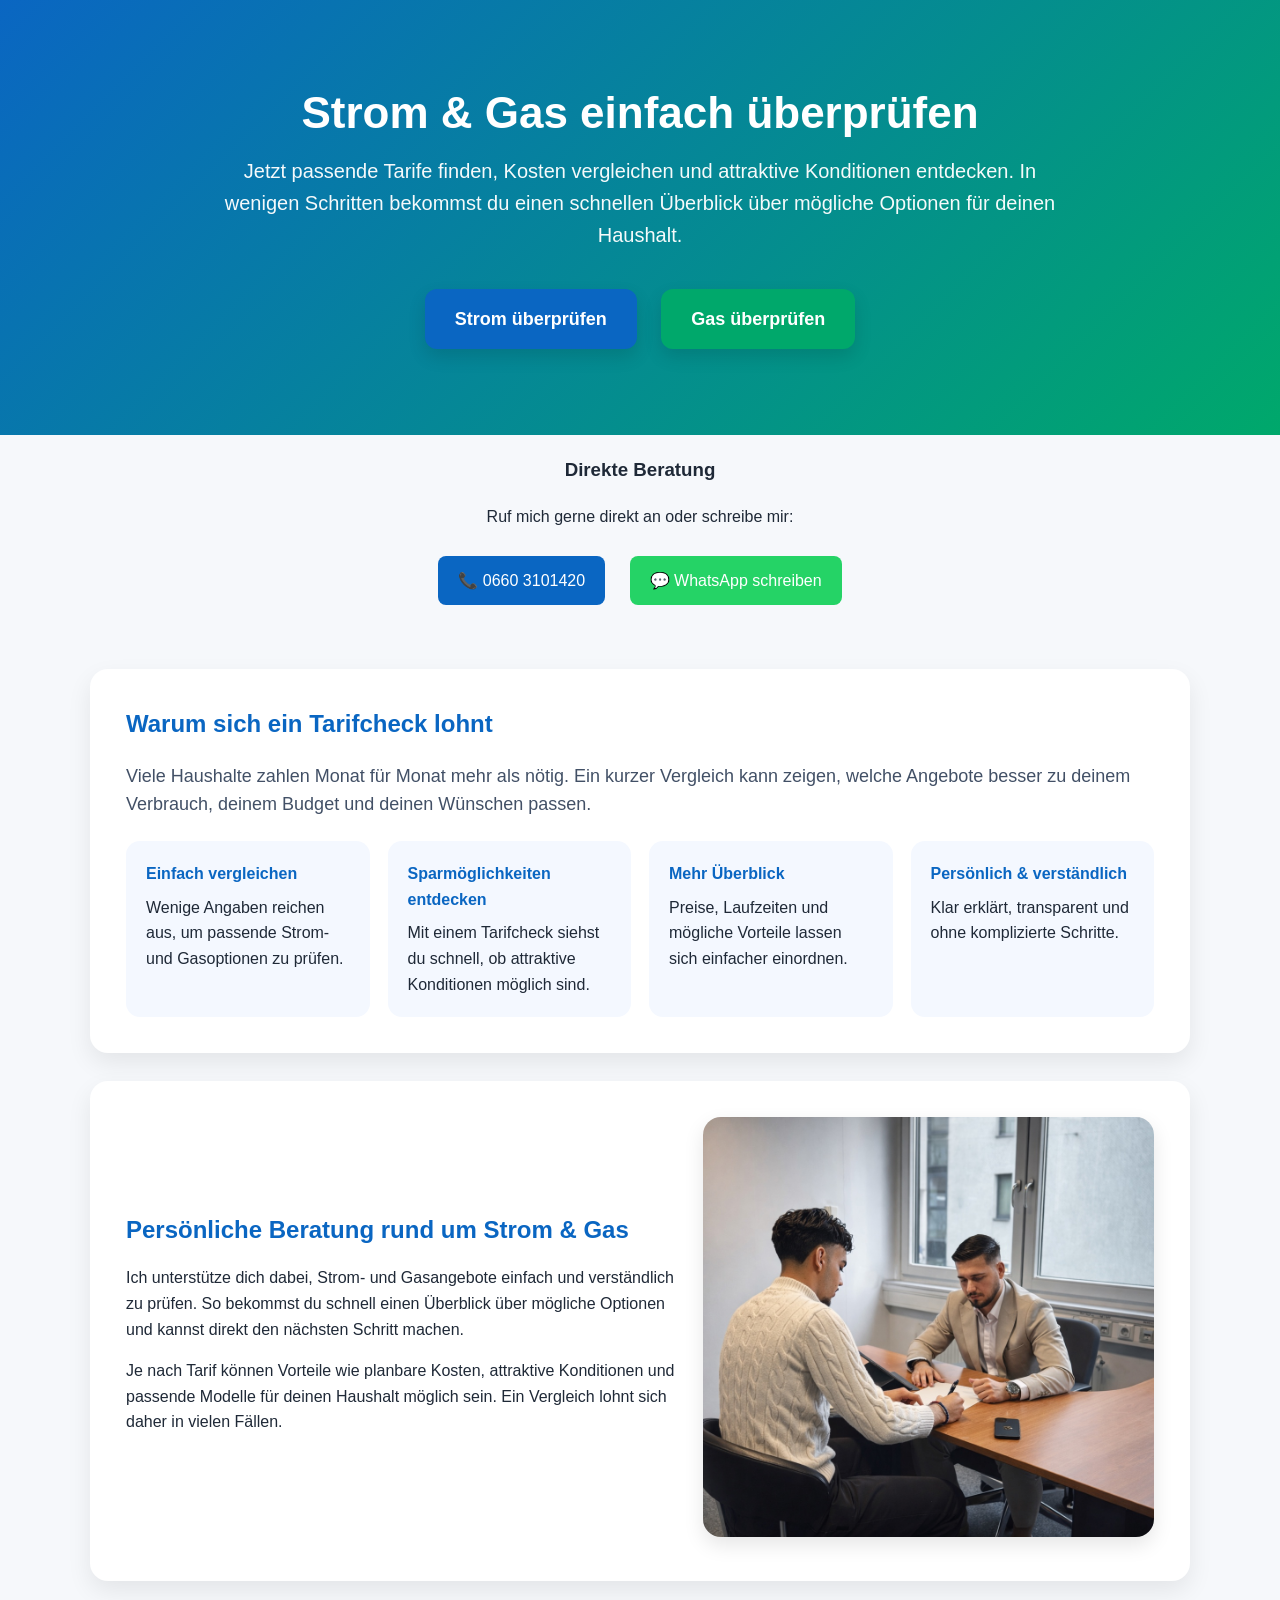
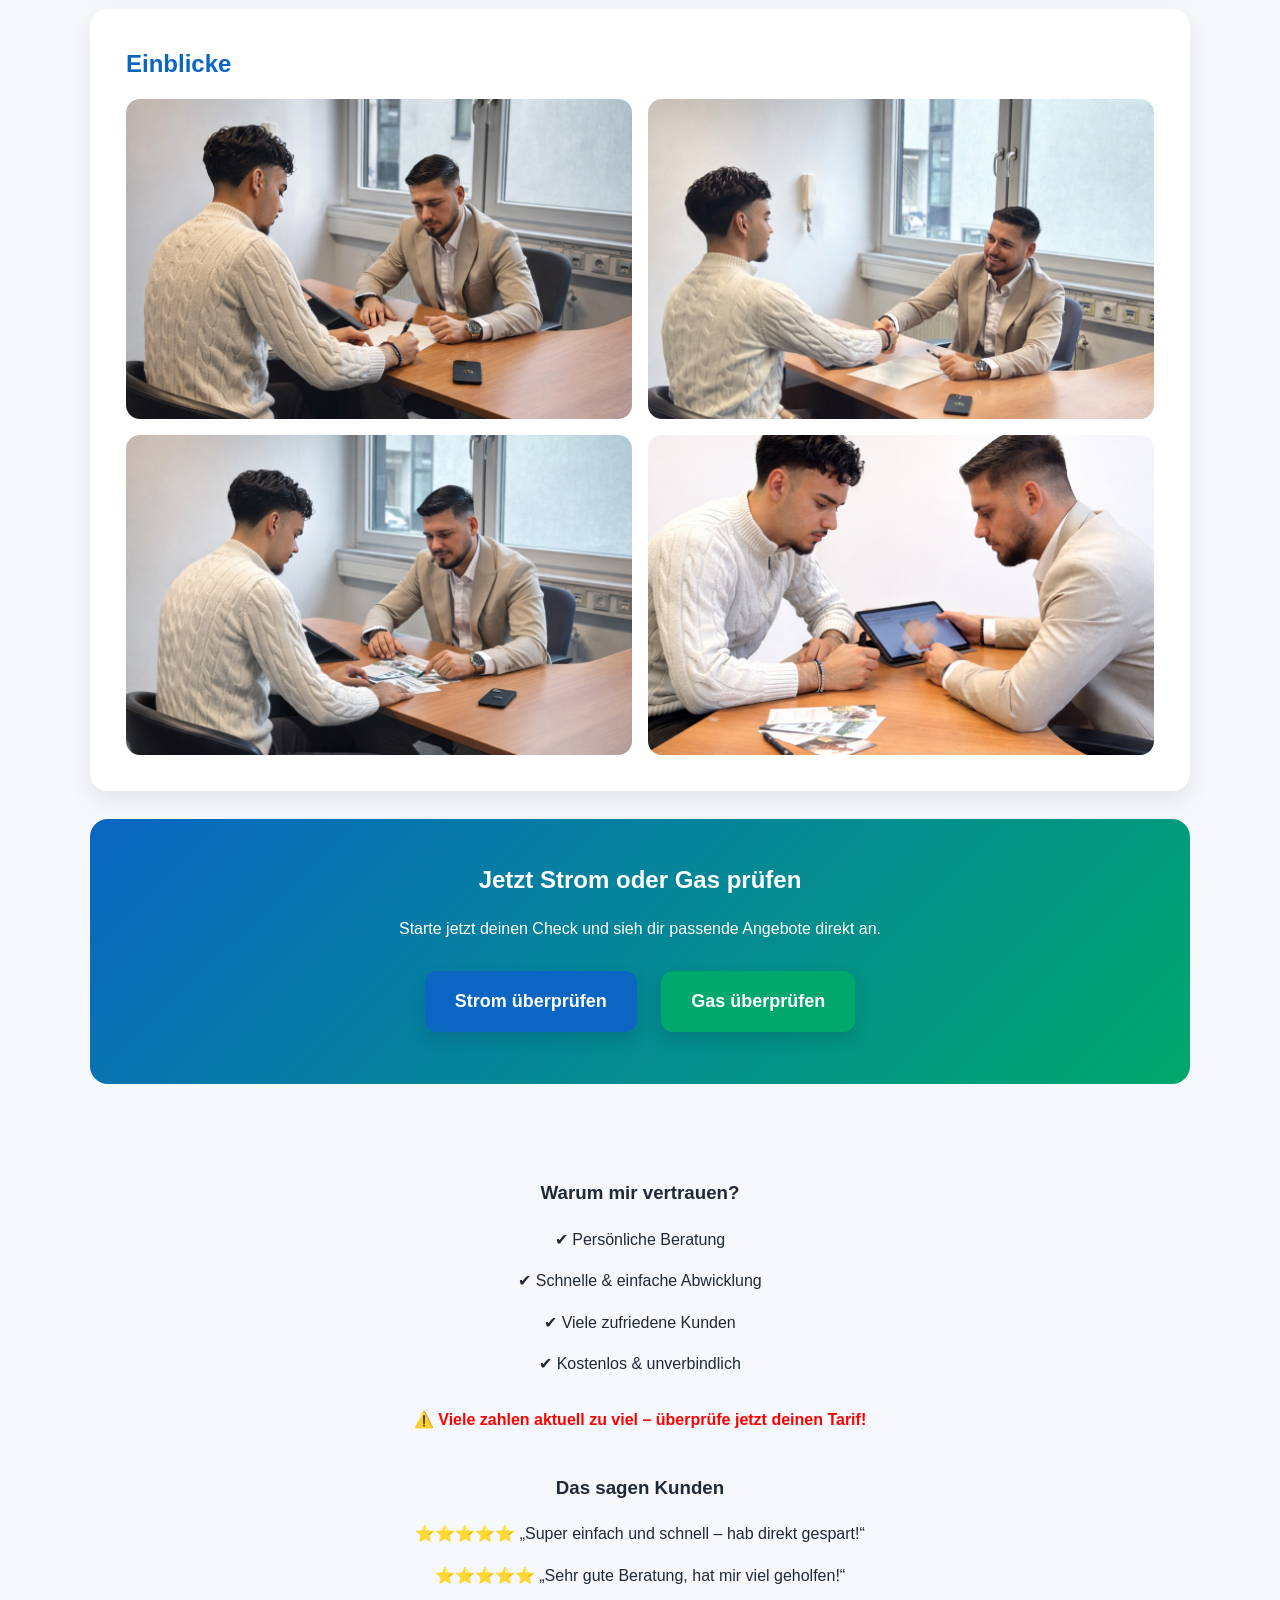
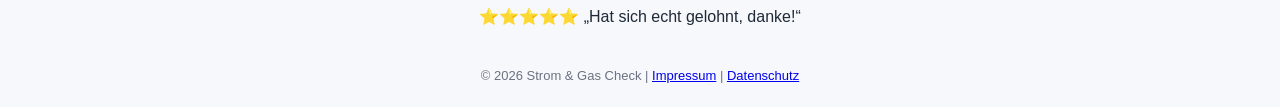
==== index.html @ dc7697e9 "Initial commit: original site from website builder Unmodified export from the builder tool Miguel's " ====
<!DOCTYPE html>
<html lang="de">
<head>
  <meta charset="UTF-8">
  <meta name="viewport" content="width=device-width, initial-scale=1.0">
  <title>Strom & Gas Check</title>
  <style>
    * { box-sizing: border-box; }
    body {
      margin: 0;
      font-family: Arial, sans-serif;
      background: #f6f8fb;
      color: #1f2937;
      line-height: 1.6;
    }
    header {
      background: linear-gradient(135deg, #0a66c2, #00a86b);
      color: white;
      padding: 88px 20px 76px;
      text-align: center;
    }
    header h1 {
      margin: 0 0 16px;
      font-size: 44px;
      line-height: 1.15;
    }
    header p {
      max-width: 860px;
      margin: 0 auto 28px;
      font-size: 20px;
      opacity: 0.96;
    }
    .btn-wrap {
      margin-top: 20px;
    }
    .btn {
      display: inline-block;
      margin: 10px;
      padding: 16px 30px;
      border-radius: 12px;
      text-decoration: none;
      color: white;
      font-size: 18px;
      font-weight: bold;
      box-shadow: 0 8px 18px rgba(0,0,0,0.12);
    }
    .btn-strom { background: #0a66c2; }
    .btn-gas { background: #00a86b; }
    .container {
      max-width: 1140px;
      margin: 0 auto;
      padding: 54px 20px;
    }
    .box {
      background: white;
      padding: 36px;
      border-radius: 18px;
      box-shadow: 0 10px 25px rgba(0,0,0,0.08);
      margin-bottom: 28px;
    }
    h2 {
      color: #0a66c2;
      margin-top: 0;
      margin-bottom: 14px;
    }
    .lead {
      font-size: 18px;
      color: #425066;
    }
    .grid {
      display: grid;
      grid-template-columns: repeat(auto-fit, minmax(220px, 1fr));
      gap: 18px;
      margin-top: 22px;
    }
    .card {
      background: #f4f8ff;
      padding: 20px;
      border-radius: 14px;
    }
    .card strong {
      display: block;
      margin-bottom: 8px;
      color: #0a66c2;
    }
    .two-col {
      display: grid;
      grid-template-columns: 1.1fr 0.9fr;
      gap: 26px;
      align-items: center;
    }
    .two-col img {
      width: 100%;
      height: 420px;
      object-fit: cover;
      border-radius: 18px;
      box-shadow: 0 8px 20px rgba(0,0,0,0.1);
    }
    .gallery {
      display: grid;
      grid-template-columns: repeat(2, 1fr);
      gap: 16px;
      margin-top: 16px;
    }
    .gallery img {
      width: 100%;
      height: 320px;
      object-fit: cover;
      border-radius: 14px;
    }
    .cta {
      text-align: center;
      background: linear-gradient(135deg, #0a66c2, #00a86b);
      color: white;
      padding: 42px 20px;
      border-radius: 18px;
    }
    .cta h2 { color: white; }
    footer {
      text-align: center;
      color: #6b7280;
      font-size: 13px;
      padding: 20px;
    }
    @media (max-width: 800px) {
      header h1 { font-size: 34px; }
      header p { font-size: 18px; }
      .two-col { grid-template-columns: 1fr; }
      .gallery { grid-template-columns: 1fr; }
      .two-col img, .gallery img { height: auto; }
    }
  </style>
</head>
<body>
  <header>
    <h1>Strom & Gas einfach überprüfen</h1>
    <p>
      Jetzt passende Tarife finden, Kosten vergleichen und attraktive Konditionen entdecken.
      In wenigen Schritten bekommst du einen schnellen Überblick über mögliche Optionen für deinen Haushalt.
    </p>
    <div class="btn-wrap">
      <a class="btn btn-strom" href="https://multipartners.at/stromkosten?ma=114" target="_blank" rel="noopener noreferrer">Strom überprüfen</a>
      <a class="btn btn-gas" href="https://multipartners.at/stromkosten?ma=114" target="_blank" rel="noopener noreferrer">Gas überprüfen</a>
    </div>
  </header>
<div style="margin-top:20px; text-align:center;">
<h3>Direkte Beratung</h3>
<p>Ruf mich gerne direkt an oder schreibe mir:</p>

<a href="tel:+436603101420" style="display:inline-block; margin:10px; padding:12px 20px; background:#0a66c2; color:white; border-radius:8px; text-decoration:none;">
📞 0660 3101420
</a>

<a href="https://wa.me/436603101420" target="_blank" style="display:inline-block; margin:10px; padding:12px 20px; background:#25D366; color:white; border-radius:8px; text-decoration:none;">
💬 WhatsApp schreiben
</a>
</div>

  <div class="container">
    <div class="box">
      <h2>Warum sich ein Tarifcheck lohnt</h2>
      <p class="lead">
        Viele Haushalte zahlen Monat für Monat mehr als nötig. Ein kurzer Vergleich kann zeigen,
        welche Angebote besser zu deinem Verbrauch, deinem Budget und deinen Wünschen passen.
      </p>
      <div class="grid">
        <div class="card">
          <strong>Einfach vergleichen</strong>
          Wenige Angaben reichen aus, um passende Strom- und Gasoptionen zu prüfen.
        </div>
        <div class="card">
          <strong>Sparmöglichkeiten entdecken</strong>
          Mit einem Tarifcheck siehst du schnell, ob attraktive Konditionen möglich sind.
        </div>
        <div class="card">
          <strong>Mehr Überblick</strong>
          Preise, Laufzeiten und mögliche Vorteile lassen sich einfacher einordnen.
        </div>
        <div class="card">
          <strong>Persönlich & verständlich</strong>
          Klar erklärt, transparent und ohne komplizierte Schritte.
        </div>
      </div>
    </div>

    <div class="box two-col">
      <div>
        <h2>Persönliche Beratung rund um Strom & Gas</h2>
        <p>
          Ich unterstütze dich dabei, Strom- und Gasangebote einfach und verständlich zu prüfen.
          So bekommst du schnell einen Überblick über mögliche Optionen und kannst direkt den nächsten Schritt machen.
        </p>
        <p>
          Je nach Tarif können Vorteile wie planbare Kosten, attraktive Konditionen und
          passende Modelle für deinen Haushalt möglich sein. Ein Vergleich lohnt sich daher in vielen Fällen.
        </p>
      </div>
      <div>
        <img src="[data-uri]" alt="Beratung Strom und Gas">
      </div>
    </div>

    <div class="box">
      <h2>Einblicke</h2>
      <div class="gallery">
        <img src="[data-uri]" alt="Beratung 1">
        <img src="[data-uri]" alt="Beratung 2">
        <img src="[data-uri]" alt="Beratung 3">
        <img src="[data-uri]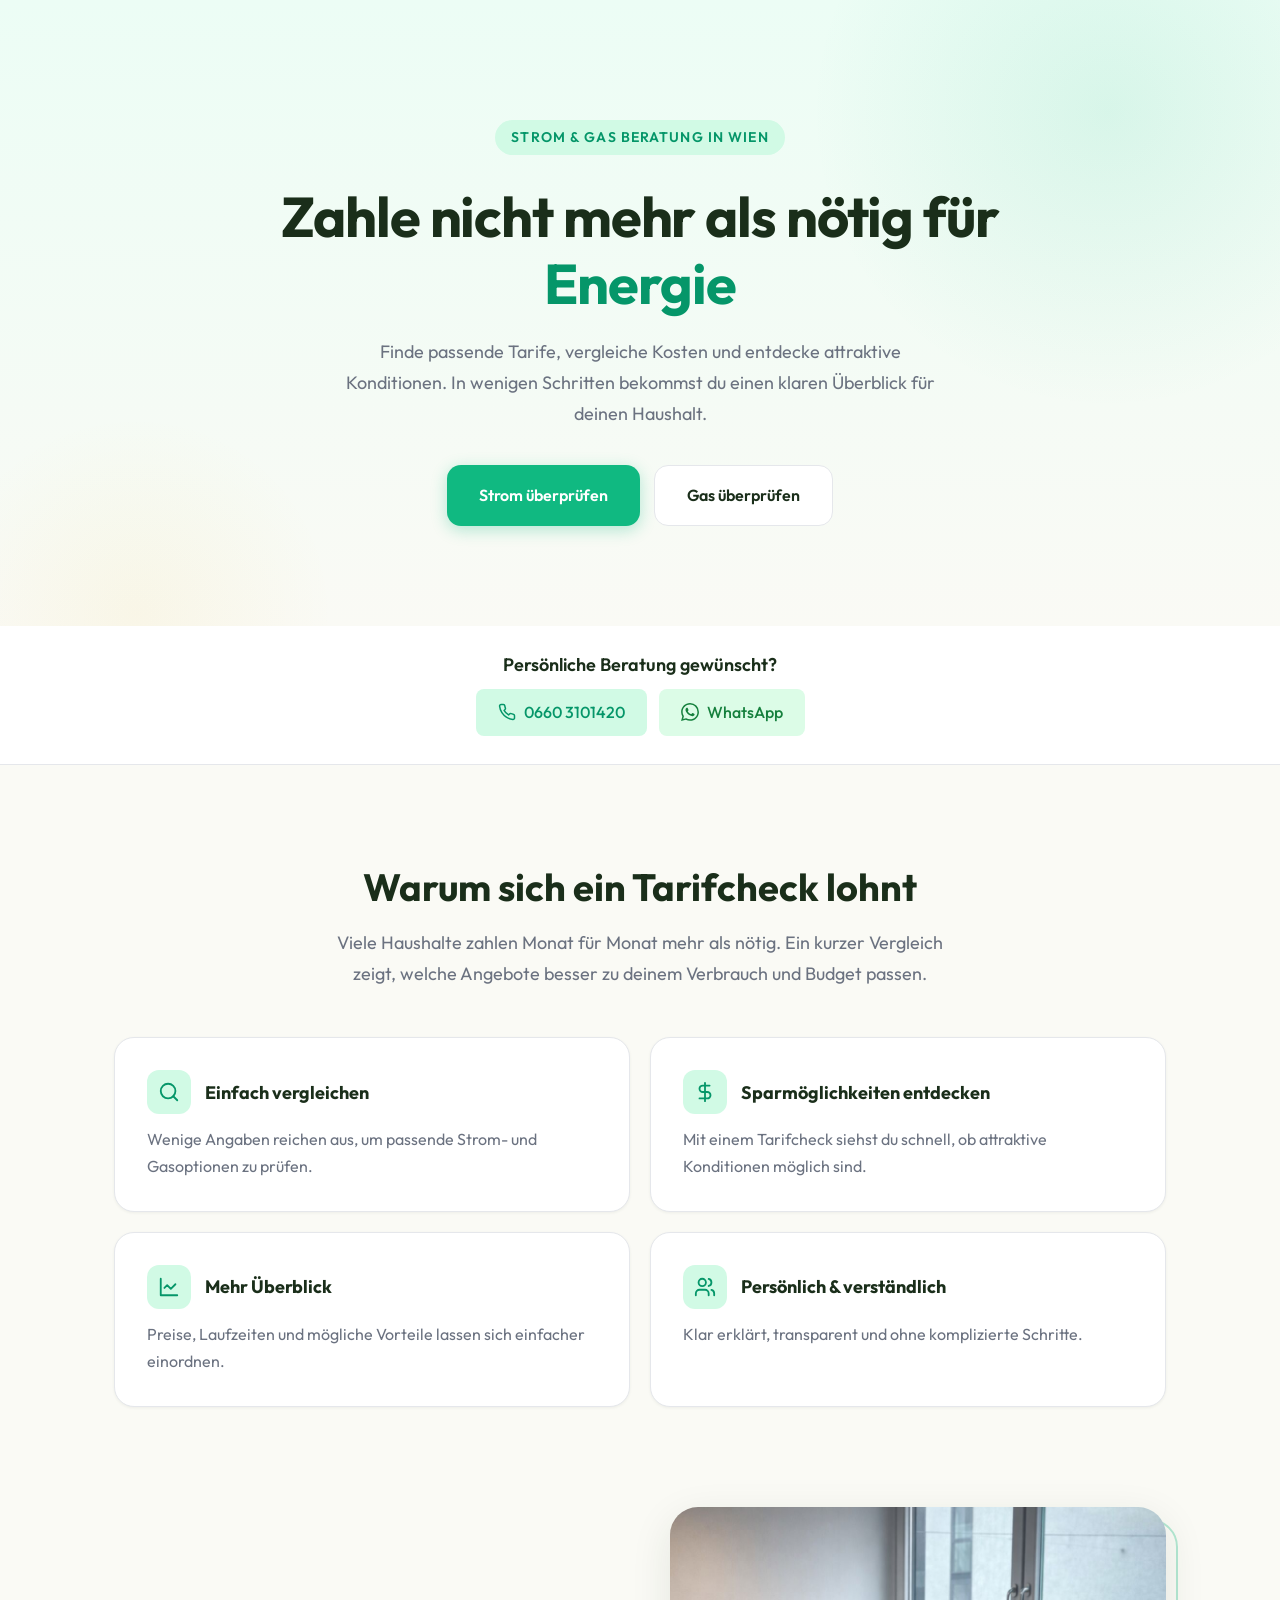
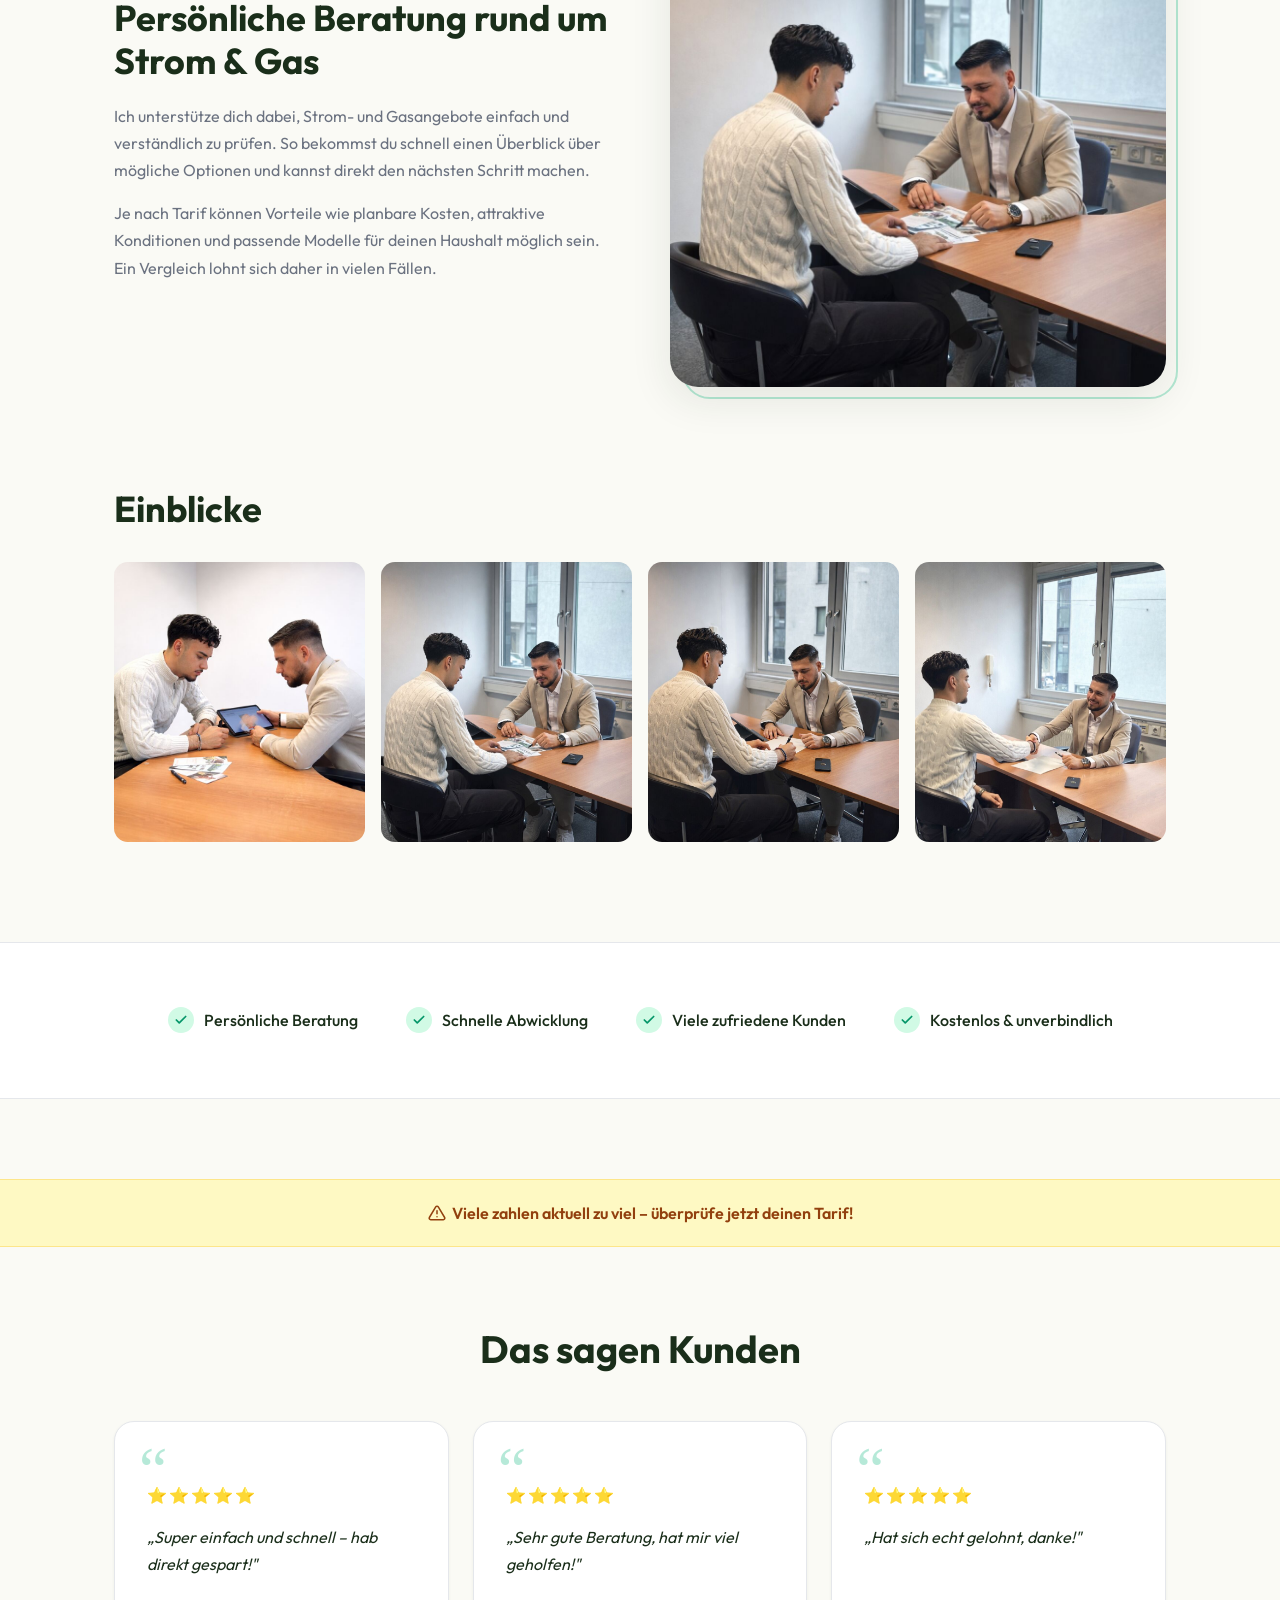
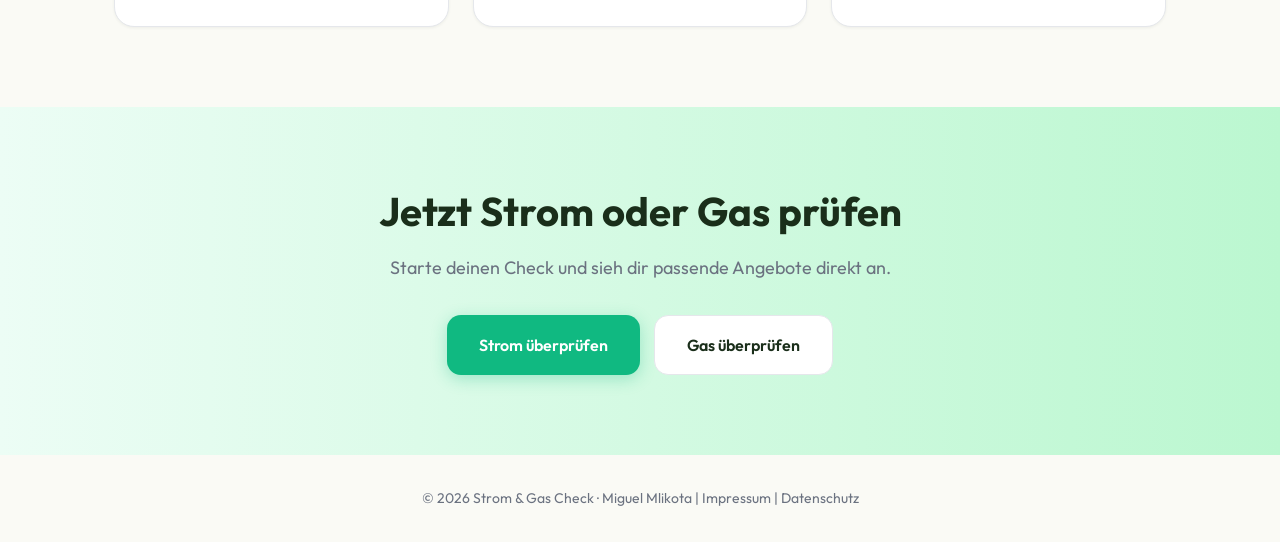
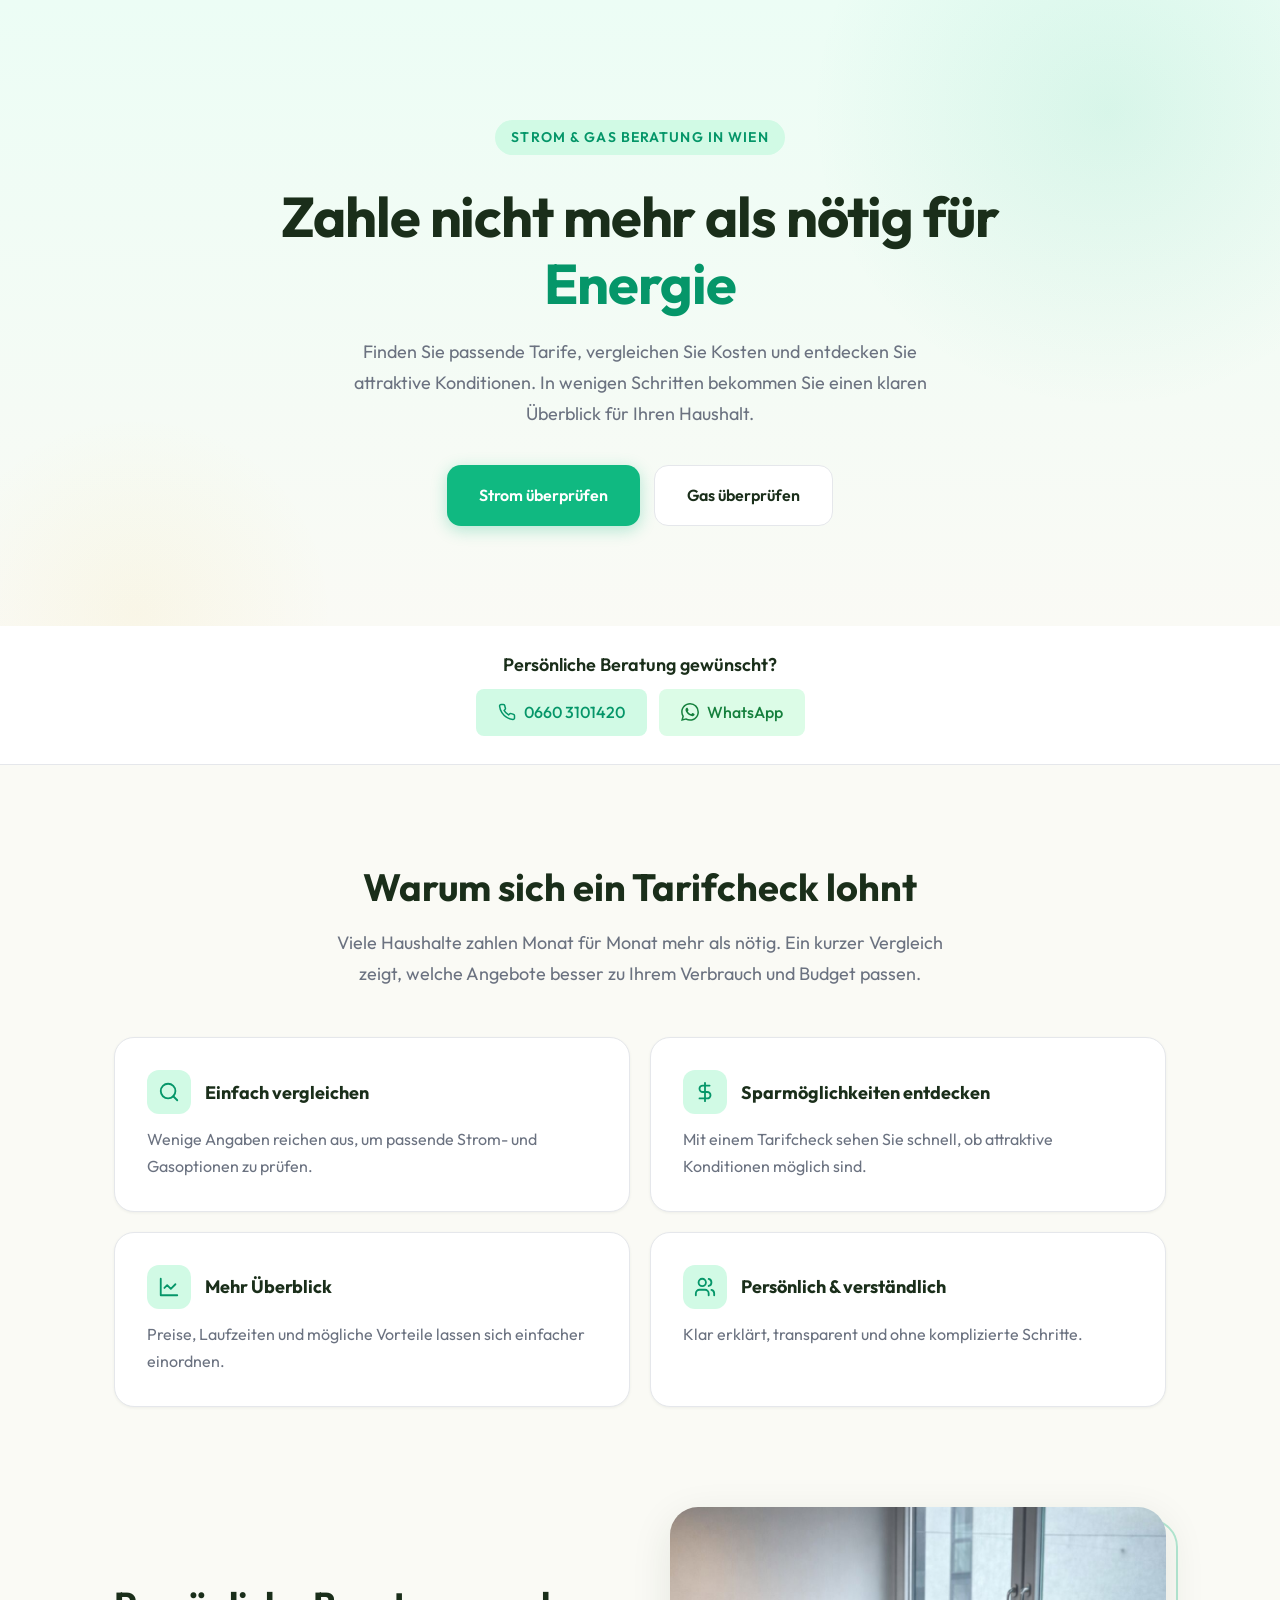
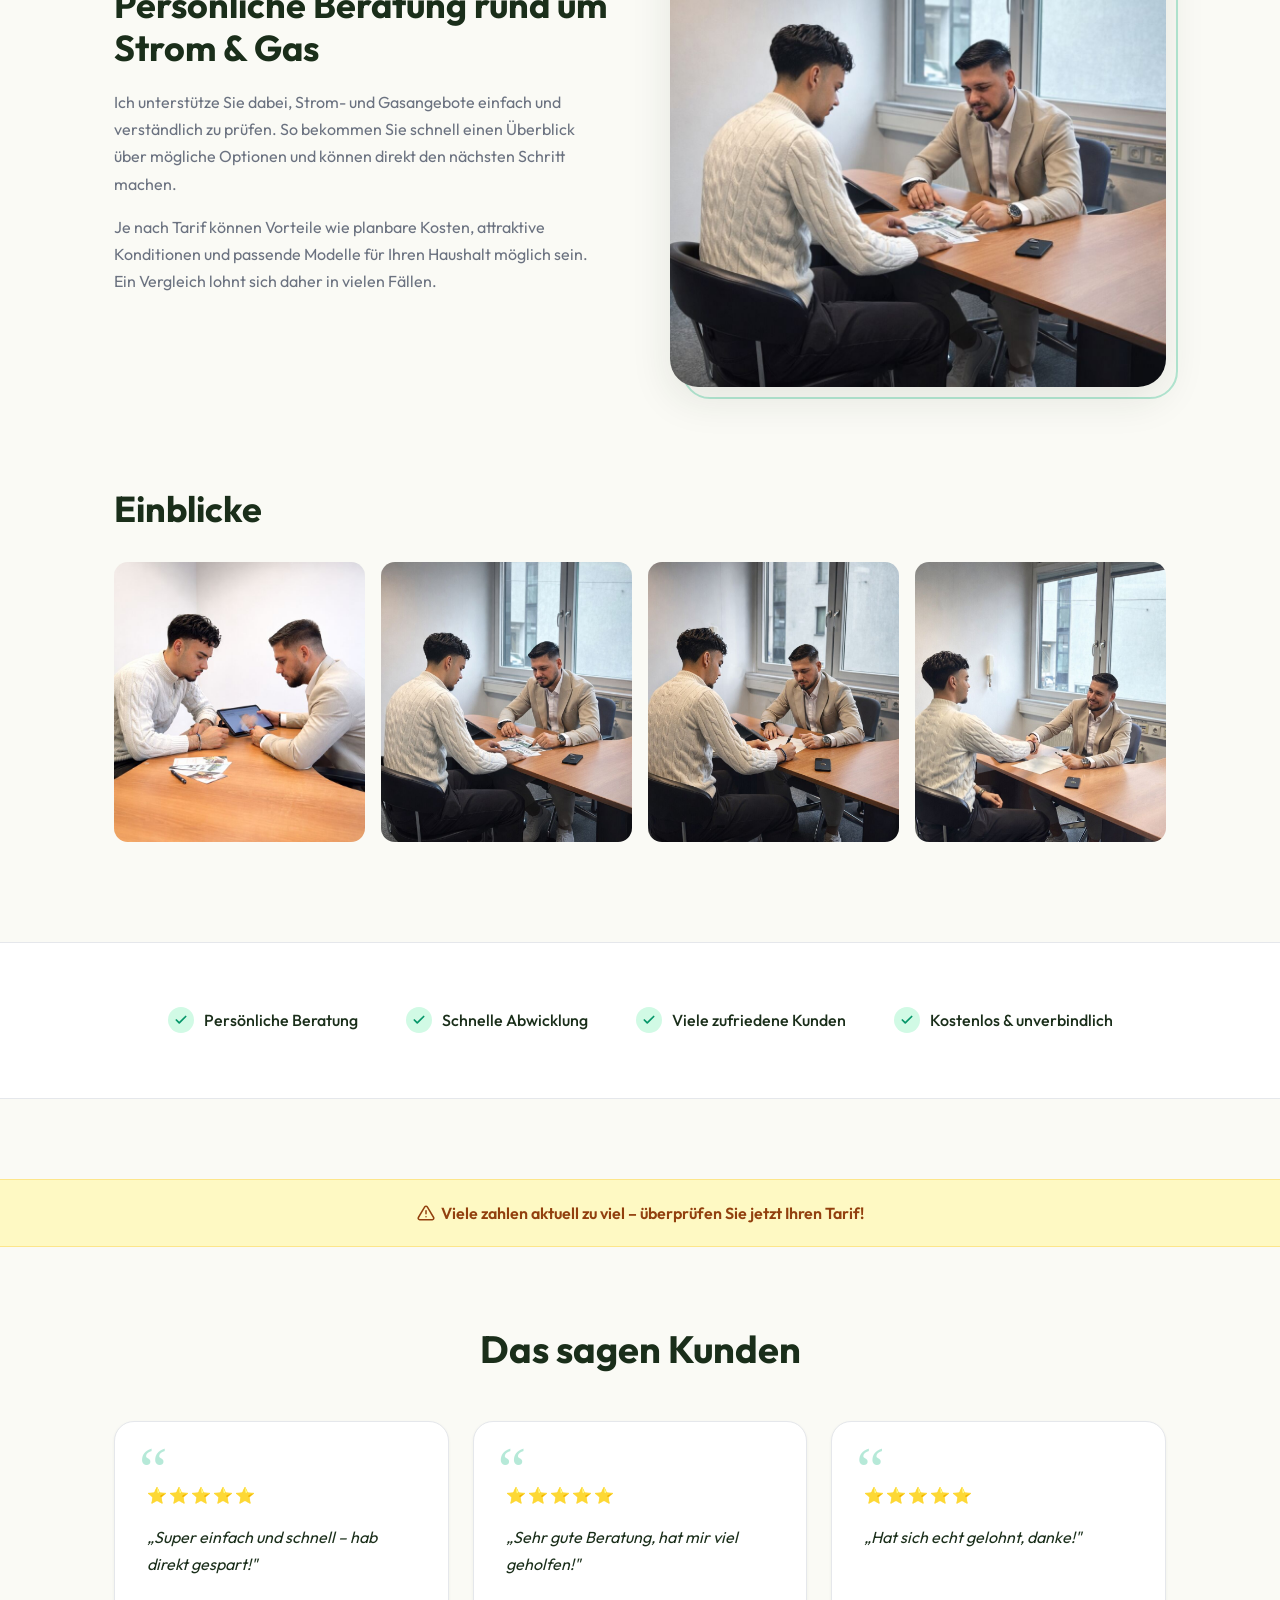
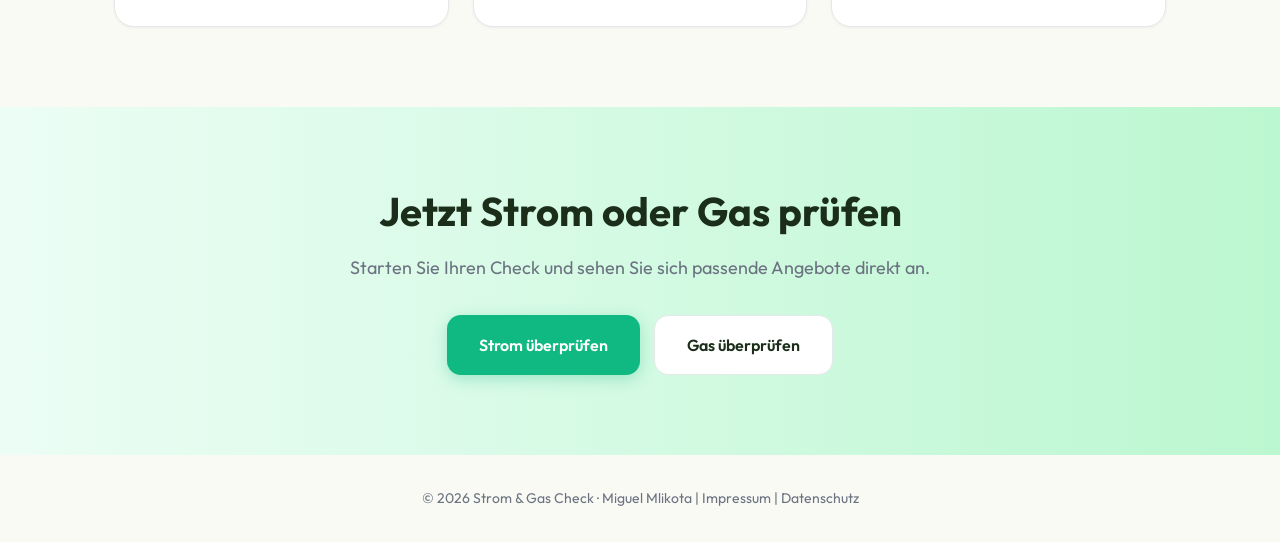
